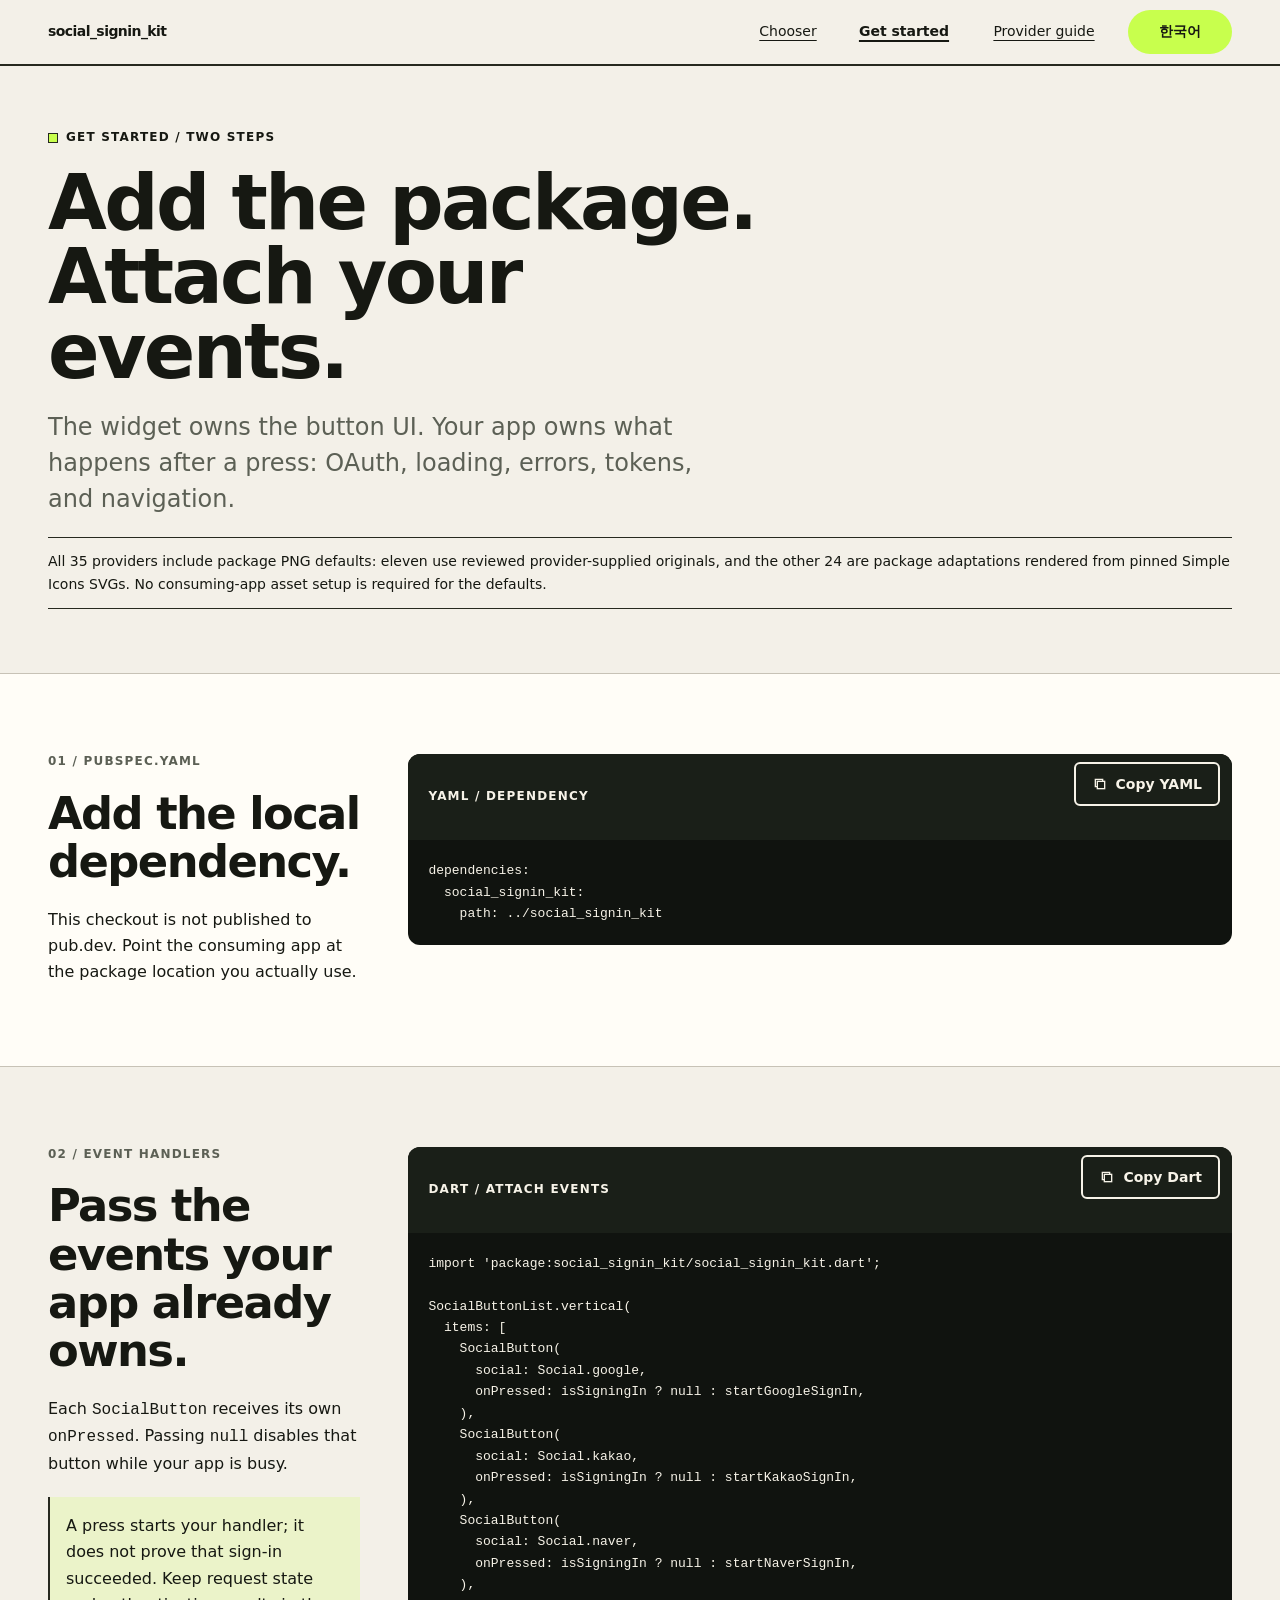
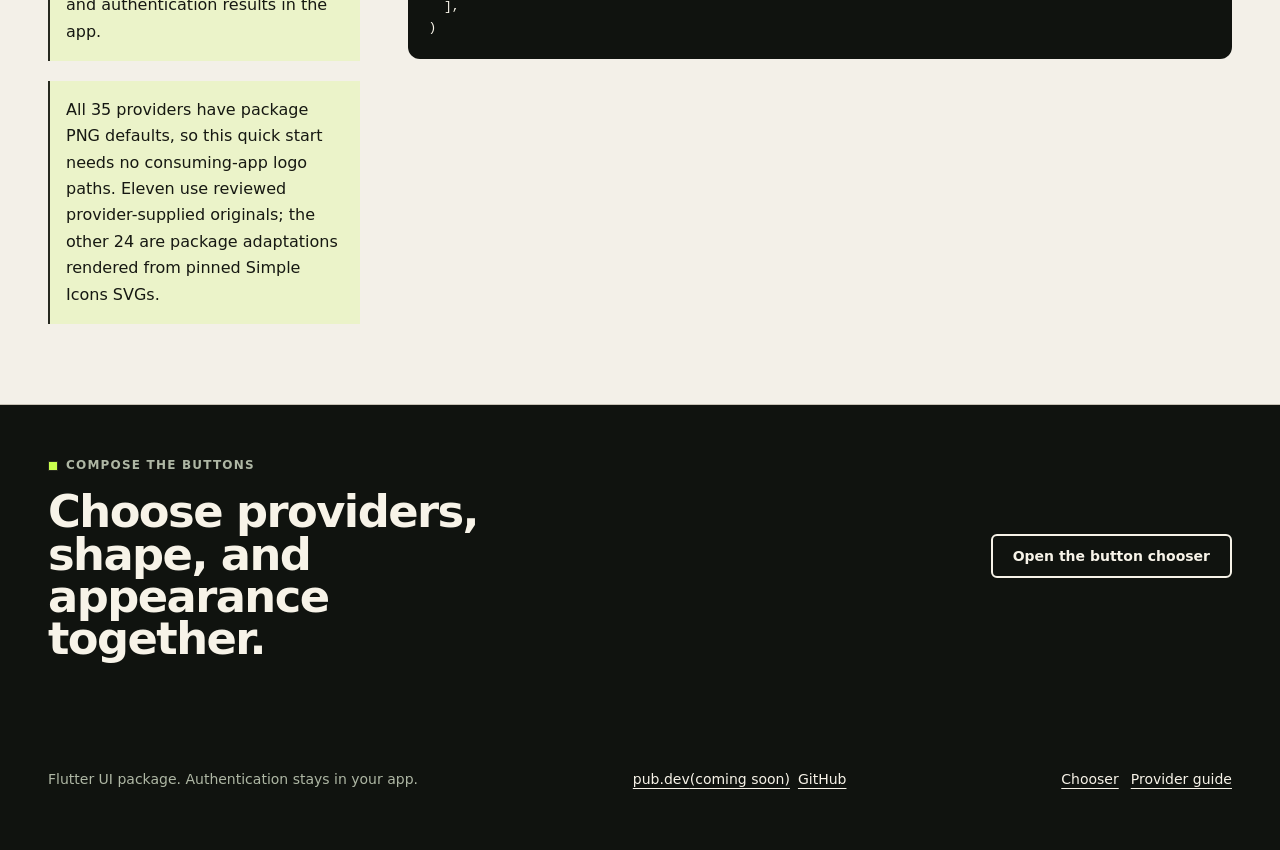
==== landing/getting-started.html @ a3371610 "feat: 패키지 소스와 GitHub Pages 랜딩 배포 추가" ====
<!doctype html>
<html lang="en">
  <head>
    <meta charset="utf-8" />
    <meta name="viewport" content="width=device-width, initial-scale=1" />
    <meta
      name="description"
      content="Add social_signin_kit to a Flutter app and connect each button to an app-owned event handler."
    />
    <title>Get started — social_signin_kit</title>
    <link rel="icon" href="data:," />
    <link rel="alternate" hreflang="en" href="getting-started.html" />
    <link rel="alternate" hreflang="ko" href="getting-started.html?lang=ko" />
    <link rel="stylesheet" href="styles.css" />
    <script src="i18n.js" defer></script>
    <script src="script.js" defer></script>
  </head>
  <body data-page="getting">
    <a class="skip-link" href="#main" data-i18n="getting.skip"
      >Skip to setup</a
    >

    <header class="page-grid site-header">
      <div class="page-grid__content site-header__inner">
        <a class="wordmark" href="index.html">social_signin_kit</a>
        <nav
          class="site-nav"
          aria-label="Documentation"
          data-i18n-aria-label="nav.label"
        >
          <a href="index.html" data-i18n="nav.chooser">Chooser</a>
          <a
            href="getting-started.html"
            aria-current="page"
            data-i18n="nav.getStarted"
            >Get started</a
          >
          <a href="providers.html" data-i18n="nav.providerGuide"
            >Provider guide</a
          >
          <a
            class="language-link"
            href="getting-started.html?lang=ko"
            lang="ko"
            data-language-toggle
            data-i18n="language.toggle"
            data-i18n-aria-label="language.toggleAria"
            >한국어</a
          >
        </nav>
      </div>
    </header>

    <main id="main">
      <section class="page-grid doc-hero">
        <div class="page-grid__content doc-hero__inner">
          <p class="eyebrow" data-i18n="getting.eyebrow">
            Get started / two steps
          </p>
          <h1 data-i18n="getting.title">
            Add the package. Attach your events.
          </h1>
          <p class="hero__lead" data-i18n="getting.lead">
            The widget owns the button UI. Your app owns what happens after a
            press: OAuth, loading, errors, tokens, and navigation.
          </p>
          <p class="status-strip" data-i18n="getting.status">
            All 35 providers include package PNG defaults: six are reviewed
            provider-supplied originals, and the other 29 are package
            adaptations rendered from pinned Simple Icons SVGs. No
            consuming-app asset setup is required for the defaults.
          </p>
        </div>
      </section>

      <section class="page-grid page-grid--sheet section" id="dependency">
        <div class="page-grid__content install-grid">
          <header class="step-copy">
            <p class="step-index" data-i18n="getting.dependency.index">
              01 / pubspec.yaml
            </p>
            <h2 data-i18n="getting.dependency.title">
              Add the local dependency.
            </h2>
            <p data-i18n="getting.dependency.body">
              This checkout is not published to pub.dev. Point the consuming
              app at the package location you actually use.
            </p>
          </header>

          <div class="code-panel">
            <div class="code-panel__toolbar">
              <span
                class="code-panel__language"
                data-i18n="getting.dependency.language"
                >YAML / dependency</span
              >
              <div class="copy-control">
                <button
                  class="copy-button"
                  type="button"
                  data-copy-target="dependency-code"
                  data-copy-name="dependency YAML"
                  aria-label="Copy dependency YAML"
                  data-i18n-copy-name="getting.dependency.copyName"
                  data-i18n-aria-label="getting.dependency.copyAria"
                  data-copy-success-key="getting.dependency.copySuccess"
                >
                  <svg viewBox="0 0 24 24" aria-hidden="true">
                    <rect x="8" y="8" width="11" height="11"></rect>
                    <path d="M16 8V5H5v11h3"></path>
                  </svg>
                  <span
                    class="copy-button__label"
                    data-i18n="getting.dependency.copy"
                    >Copy YAML</span
                  >
                </button>
                <span class="copy-status" aria-live="polite"></span>
              </div>
            </div>
            <pre tabindex="0"><code id="dependency-code">dependencies:
  social_signin_kit:
    path: ../social_signin_kit</code></pre>
          </div>
        </div>
      </section>

      <section class="page-grid section" id="events">
        <div class="page-grid__content usage-grid">
          <header class="step-copy">
            <p class="step-index" data-i18n="getting.events.index">
              02 / event handlers
            </p>
            <h2 data-i18n="getting.events.title">
              Pass the events your app already owns.
            </h2>
            <p data-i18n-html="getting.events.body">
              Each <code>SocialButton</code> receives its own
              <code>onPressed</code>. Passing <code>null</code> disables that
              button while your app is busy.
            </p>
            <p class="disclosure-note" data-i18n="getting.events.note">
              A press starts your handler; it does not prove that sign-in
              succeeded. Keep request state and authentication results in the
              app.
            </p>
            <p class="disclosure-note" data-i18n-html="getting.events.assets">
              All 35 providers have package PNG defaults, so this quick start
              needs no consuming-app logo paths. Six are reviewed
              provider-supplied originals; the other 29 are package
              adaptations rendered from pinned Simple Icons SVGs.
            </p>
          </header>

          <div class="code-panel">
            <div class="code-panel__toolbar">
              <span
                class="code-panel__language"
                data-i18n="getting.events.language"
                >Dart / attach events</span
              >
              <div class="copy-control">
                <button
                  class="copy-button"
                  type="button"
                  data-copy-target="event-code"
                  data-copy-name="event handler example"
                  aria-label="Copy event handler example"
                  data-i18n-copy-name="getting.events.copyName"
                  data-i18n-aria-label="getting.events.copyAria"
                  data-copy-success-key="getting.events.copySuccess"
                >
                  <svg viewBox="0 0 24 24" aria-hidden="true">
                    <rect x="8" y="8" width="11" height="11"></rect>
                    <path d="M16 8V5H5v11h3"></path>
                  </svg>
                  <span
                    class="copy-button__label"
                    data-i18n="getting.events.copy"
                    >Copy Dart</span
                  >
                </button>
                <span class="copy-status" aria-live="polite"></span>
              </div>
            </div>
            <pre tabindex="0"><code id="event-code">import 'package:social_signin_kit/social_signin_kit.dart';

SocialButtonList.vertical(
  items: [
    SocialButton(
      social: Social.google,
      onPressed: isSigningIn ? null : startGoogleSignIn,
    ),
    SocialButton(
      social: Social.kakao,
      onPressed: isSigningIn ? null : startKakaoSignIn,
    ),
    SocialButton(
      social: Social.naver,
      onPressed: isSigningIn ? null : startNaverSignIn,
    ),
  ],
)</code></pre>
          </div>
        </div>
      </section>

      <section class="page-grid page-grid--ink next-step">
        <div class="page-grid__content next-step__inner">
          <div>
            <p class="section-kicker" data-i18n="getting.next.kicker">
              Compose the buttons
            </p>
            <h2 data-i18n="getting.next.title">
              Choose providers, shape, and appearance together.
            </h2>
          </div>
          <a
            class="button-link"
            href="index.html"
            data-i18n="getting.next.link"
            >Open the button chooser</a
          >
        </div>
      </section>
    </main>

    <footer class="page-grid page-grid--ink site-footer">
      <div class="page-grid__content site-footer__inner">
        <p data-i18n="footer.package">
          Flutter UI package. Authentication stays in your app.
        </p>
        <div class="package-links">
          <a href="https://pub.dev/packages/social_signin_kit">pub.dev <span data-i18n="links.comingSoon">(coming soon)</span></a>
          <a href="https://github.com/beomq/social_signin_kit">GitHub</a>
        </div>
        <div class="cluster">
          <a href="index.html" data-i18n="nav.chooser">Chooser</a>
          <a href="providers.html" data-i18n="nav.providerGuide"
            >Provider guide</a
          >
        </div>
      </div>
    </footer>
  </body>
</html>
---- landing/styles.css ----
:root {
  color-scheme: light;
  --color-paper: #f3f0e8;
  --color-sheet: #fffdf7;
  --color-soft: #e7e2d6;
  --color-code: #10130f;
  --color-code-raised: #1a1f18;
  --color-ink: #161812;
  --color-muted: #5c6055;
  --color-on-code: #f7f3e8;
  --color-code-muted: #aeb7a4;
  --color-rule: #26291f;
  --color-rule-soft: #c7c2b6;
  --color-accent: #c8ff4d;
  --color-accent-strong: #9dd51f;
  --color-success: #c8ff4d;
  --color-error: #ffb4a9;
  --color-focus: #7aa600;
  --provider-google-bg: #ffffff;
  --provider-google-fg: #1f1f1f;
  --provider-google-rule: #747775;
  --provider-apple-bg: #000000;
  --provider-apple-fg: #ffffff;
  --provider-kakao-bg: #fee500;
  --provider-naver-bg: #03a94d;
  --provider-line-bg: #06c755;
  --provider-dark-fg: #111111;
  --provider-light-fg: #ffffff;

  --font-editorial: system-ui, -apple-system, BlinkMacSystemFont, "Segoe UI",
    sans-serif;
  --font-korean-sans: var(--font-editorial);
  --font-technical: "SFMono-Regular", "Cascadia Code", "Roboto Mono", Consolas,
    monospace;
  --type-display: clamp(2.5rem, 6vw, 4.75rem);
  --type-h1: clamp(2.5rem, 6vw, 5.5rem);
  --type-h2: clamp(1.8rem, 3.5vw, 3rem);
  --type-h3: 1.25rem;
  --type-lead: clamp(1.125rem, 2vw, 1.5rem);
  --type-body: 1rem;
  --type-small: 0.875rem;
  --type-label: 0.75rem;
  --type-code: 0.8125rem;

  --space-1: 0.25rem;
  --space-2: 0.5rem;
  --space-3: 0.75rem;
  --space-4: 1rem;
  --space-5: 1.25rem;
  --space-6: 1.5rem;
  --space-8: 2rem;
  --space-10: 2.5rem;
  --space-12: 3rem;
  --space-16: 4rem;
  --space-20: 5rem;
  --space-24: 6rem;

  --layout-max: 80rem;
  --measure: 68ch;
  --gutter: clamp(var(--space-4), 4vw, var(--space-12));
  --rule-thin: 0.0625rem;
  --rule-strong: 0.125rem;
  --radius-none: 0;
  --radius-control: 0.375rem;
  --radius-button: 0.5rem;
  --radius-code: 0.75rem;
  --radius-circle: 50%;
  --radius-full: 999rem;
  --size-target: 2.75rem;
  --size-icon: 1rem;
  --size-logo-slot: 1.5rem;
  --size-circle-preview: 3rem;
  --size-specimen-dot: 0.5rem;
  --size-specimen-logo: 1.25rem;
  --size-specimen-circle: 2.75rem;
  --size-registration: 0.625rem;
  --size-focus-ring: 0.1875rem;
  --size-focus-offset: 0.1875rem;
  --size-code-max: 38rem;
  --size-copy-label: 5.5rem;
  --size-chooser-logo: 2rem;
  --size-preview-logo: 1.5rem;
  --size-capability-dot: 0.5rem;
  --size-compose-rail: 20rem;
  --motion-micro: 160ms;
  --motion-standard: 240ms;
  --motion-ease: cubic-bezier(0.22, 1, 0.36, 1);
  --motion-press: 0.0625rem;
  --motion-blur: 0.125rem;
  --motion-drag-scale: 0.98;
  --opacity-drag: 0.68;
  --layer-drag: 2;
  --shadow-specimen: 0.75rem 0.75rem 0 var(--color-soft);
}

*,
*::before,
*::after {
  box-sizing: border-box;
}

html {
  scroll-behavior: smooth;
  overflow-anchor: none;
}

body {
  margin: 0;
  background: var(--color-paper);
  color: var(--color-ink);
  font-family: var(--font-editorial);
  font-size: var(--type-body);
  line-height: 1.65;
  text-rendering: optimizeLegibility;
}

body[data-locale="ko"] {
  font-family: var(--font-korean-sans);
  word-break: keep-all;
}

body[data-locale="ko"] h1,
body[data-locale="ko"] h2,
body[data-locale="ko"] h3,
body[data-locale="ko"] .skip-link,
body[data-locale="ko"] .site-header__inner,
body[data-locale="ko"] .site-footer__inner,
body[data-locale="ko"] .eyebrow,
body[data-locale="ko"] .step-index,
body[data-locale="ko"] .section-kicker,
body[data-locale="ko"] .code-panel__language,
body[data-locale="ko"] .copy-status,
body[data-locale="ko"] .status-strip,
body[data-locale="ko"] .fact-list dt,
body[data-locale="ko"] .site-footer,
body[data-locale="ko"] .button-link,
body[data-locale="ko"] .copy-button,
body[data-locale="ko"] .hero-art__note,
body[data-locale="ko"] .social-preview {
  font-family: var(--font-korean-sans);
}

body[data-locale="ko"] code,
body[data-locale="ko"] pre {
  font-family: var(--font-technical);
}

body[data-locale="ko"] p code,
body[data-locale="ko"] dd code {
  overflow-wrap: anywhere;
  word-break: break-word;
}

body[data-locale="ko"] h1 {
  line-height: 0.98;
}

button,
a {
  touch-action: manipulation;
}

a {
  color: inherit;
  text-decoration-thickness: var(--rule-thin);
  text-underline-offset: var(--space-1);
}

a:hover {
  text-decoration-thickness: var(--rule-strong);
}

:focus-visible {
  outline: var(--size-focus-ring) solid var(--color-focus);
  outline-offset: var(--size-focus-offset);
}

::selection {
  background: var(--color-accent);
  color: var(--color-ink);
}

.skip-link {
  position: fixed;
  inset-block-start: var(--space-4);
  inset-inline-start: var(--space-4);
  z-index: 1;
  padding: var(--space-3) var(--space-4);
  background: var(--color-code);
  color: var(--color-on-code);
  font-family: var(--font-editorial);
  font-size: var(--type-small);
  transform: translateY(calc(-100% - var(--space-8)));
  transition: transform var(--motion-micro) var(--motion-ease);
}

.skip-link:focus {
  transform: translateY(0);
}

.page-grid {
  display: grid;
  grid-template-columns:
    minmax(var(--gutter), 1fr)
    minmax(0, var(--layout-max))
    minmax(var(--gutter), 1fr);
}

.page-grid__content {
  grid-column: 2;
  min-inline-size: 0;
}

.page-grid--ink {
  background: var(--color-code);
  color: var(--color-on-code);
}

.page-grid--sheet {
  background: var(--color-sheet);
}

.site-header {
  border-block-end: var(--rule-strong) solid var(--color-rule);
}

.site-header__inner,
.site-footer__inner {
  display: flex;
  align-items: center;
  justify-content: space-between;
  gap: var(--space-4);
  min-block-size: var(--space-16);
  font-family: var(--font-editorial);
  font-size: var(--type-small);
}

.wordmark {
  font-weight: 700;
  letter-spacing: -0.04em;
  text-decoration: none;
}

.site-nav {
  display: flex;
  flex-wrap: nowrap;
  gap: var(--space-2) var(--space-5);
}

.site-nav a {
  display: inline-flex;
  align-items: center;
  justify-content: center;
  min-block-size: var(--size-target);
  white-space: nowrap;
}

.site-nav a[aria-current="page"] {
  font-weight: 700;
  text-decoration-thickness: var(--rule-strong);
}

.site-nav .language-link {
  inline-size: calc(var(--space-24) + var(--space-2));
  min-block-size: var(--size-target);
  padding: var(--space-1) var(--space-3);
  border-radius: var(--radius-full);
  background: var(--color-accent);
  color: var(--color-ink);
  font-weight: 700;
  text-decoration: none;
}

.site-nav .language-link:hover {
  background: var(--color-accent-strong);
}

.i18n-size-paired {
  min-block-size: var(--i18n-min-block-size, 0);
}

.i18n-size-paired-inline {
  min-inline-size: var(--i18n-min-inline-size, 0);
}

.package-links {
  display: flex;
  flex-wrap: wrap;
  gap: var(--space-2);
}

.package-links > * {
  display: inline-flex;
  align-items: center;
  justify-content: center;
  min-block-size: var(--size-target);
  white-space: nowrap;
}

.hero {
  padding-block: var(--space-16) var(--space-20);
}

.doc-hero {
  padding-block: var(--space-16);
  border-block-end: var(--rule-thin) solid var(--color-rule-soft);
}

.doc-hero__inner {
  display: grid;
  gap: var(--space-5);
}

.doc-hero h1 {
  max-inline-size: 14ch;
}

.hero__grid,
.install-grid,
.usage-grid,
.prompt-grid,
.showcase-grid {
  display: grid;
  gap: var(--space-12);
  min-inline-size: 0;
}

.hero__grid {
  grid-template-areas:
    "copy"
    "specimen"
    "status";
}

.hero__copy,
.step-copy {
  display: grid;
  align-content: start;
  gap: var(--space-5);
}

.hero__copy {
  grid-area: copy;
}

.hero__specimen {
  grid-area: specimen;
}

.eyebrow,
.step-index,
.section-kicker,
.code-panel__language,
.copy-status,
.status-strip,
.fact-list dt,
.site-footer {
  font-family: var(--font-editorial);
}

.eyebrow,
.step-index,
.section-kicker,
.code-panel__language,
.fact-list dt {
  font-size: var(--type-label);
  font-weight: 700;
  letter-spacing: 0.1em;
  line-height: 1.3;
  text-transform: uppercase;
}

.eyebrow,
.section-kicker {
  display: inline-flex;
  align-items: center;
  gap: var(--space-2);
  margin: 0;
}

.eyebrow::before,
.section-kicker::before {
  inline-size: var(--size-registration);
  block-size: var(--size-registration);
  background: var(--color-accent);
  border: var(--rule-thin) solid var(--color-rule);
  content: "";
}

h1,
h2,
h3,
p {
  margin: 0;
}

h1,
h2,
h3 {
  font-family: var(--font-editorial);
  letter-spacing: -0.035em;
}

h1 {
  max-inline-size: 12ch;
  font-size: var(--type-display);
  line-height: 0.98;
}

h2 {
  max-inline-size: 14ch;
  font-size: var(--type-h1);
  line-height: 0.94;
}

h3 {
  font-size: var(--type-h3);
  line-height: 1.2;
}

.hero__lead {
  max-inline-size: 44ch;
  color: var(--color-muted);
  font-size: var(--type-lead);
  line-height: 1.5;
}

.hero__actions,
.cluster,
.status-strip,
.code-panel__toolbar,
.copy-control {
  display: flex;
  flex-wrap: wrap;
  align-items: center;
}

.hero__actions,
.cluster {
  gap: var(--space-3);
}

.hero__status-grid {
  display: grid;
  grid-area: status;
  gap: var(--space-2);
}

.hero__capabilities {
  margin-block-start: var(--space-12);
}

.status-strip {
  gap: var(--space-2);
  padding-block: var(--space-3);
  border-block: var(--rule-thin) solid var(--color-rule);
  font-size: var(--type-small);
}

.status-strip__label {
  display: inline-flex;
  align-items: center;
  min-block-size: var(--space-6);
  padding-inline: var(--space-3);
  border-radius: var(--radius-full);
  background: var(--color-accent);
  color: var(--color-ink);
  font-size: var(--type-label);
  font-weight: 700;
  letter-spacing: 0.08em;
  text-transform: uppercase;
}

.button-link,
.copy-button {
  display: inline-flex;
  align-items: center;
  justify-content: center;
  min-block-size: var(--size-target);
  border: var(--rule-strong) solid var(--color-rule);
  border-radius: var(--radius-control);
  font-family: var(--font-editorial);
  font-size: var(--type-small);
  font-weight: 700;
  line-height: 1;
  text-decoration: none;
  cursor: pointer;
  transition:
    transform var(--motion-micro) var(--motion-ease),
    background-color var(--motion-micro) var(--motion-ease),
    color var(--motion-micro) var(--motion-ease),
    filter var(--motion-micro) var(--motion-ease);
}

.button-link {
  padding-inline: var(--space-5);
  background: var(--color-code);
  color: var(--color-on-code);
}

.button-link--secondary {
  background: transparent;
  color: var(--color-ink);
}

.button-link:hover,
.button-link--secondary:hover,
.copy-button:hover {
  background: var(--color-accent);
  color: var(--color-ink);
}

.button-link:active,
.copy-button:active {
  transform: translateY(var(--motion-press));
}

.hero-art {
  position: relative;
  display: grid;
  align-content: end;
  min-block-size: 32rem;
  padding: var(--space-6);
  overflow: hidden;
  border: var(--rule-strong) solid var(--color-rule);
  background:
    linear-gradient(
      to right,
      transparent calc(50% - var(--rule-thin)),
      var(--color-rule-soft) calc(50% - var(--rule-thin)),
      var(--color-rule-soft) calc(50% + var(--rule-thin)),
      transparent calc(50% + var(--rule-thin))
    ),
    var(--color-sheet);
}

.hero-art::before,
.hero-art::after {
  position: absolute;
  border: var(--rule-strong) solid var(--color-rule);
  content: "";
}

.hero-art::before {
  inset: var(--space-8) var(--space-8) auto auto;
  inline-size: 42%;
  aspect-ratio: 1;
  border-radius: var(--radius-circle);
  background: var(--color-accent);
}

.hero-art::after {
  inset: auto auto var(--space-12) var(--space-8);
  inline-size: 56%;
  block-size: 38%;
  background: var(--color-code);
}

.hero-art__note {
  position: relative;
  z-index: 1;
  max-inline-size: 25ch;
  margin-inline-start: auto;
  padding: var(--space-4);
  border: var(--rule-thin) solid var(--color-rule);
  background: var(--color-paper);
  font-family: var(--font-editorial);
  font-size: var(--type-small);
}

.section {
  padding-block: var(--space-20);
  border-block-end: var(--rule-thin) solid var(--color-rule-soft);
}

.section-header {
  display: grid;
  gap: var(--space-4);
  margin-block-end: var(--space-12);
}

.definition-grid,
.evidence-split,
.arrangement-grid,
.arrangement-output {
  display: grid;
  gap: var(--space-4);
}

.definition-grid {
  grid-template-columns: repeat(
    auto-fit,
    minmax(min(16rem, 100%), 1fr)
  );
  margin: 0;
  border-block-start: var(--rule-strong) solid var(--color-rule);
}

.definition-grid div {
  display: grid;
  align-content: start;
  gap: var(--space-3);
  padding-block: var(--space-5);
  border-block-end: var(--rule-thin) solid var(--color-rule-soft);
}

.definition-grid dt,
.definition-grid dd {
  margin: 0;
}

.definition-grid dt {
  font-family: var(--font-editorial);
  font-size: var(--type-small);
  font-weight: 700;
}

.evidence-split {
  align-items: start;
}

.evidence-split .section-header {
  margin-block-end: var(--space-4);
}

.evidence-card {
  display: grid;
  align-content: start;
  gap: var(--space-3);
  min-block-size: 100%;
  padding: var(--space-6);
  border: var(--rule-thin) solid var(--color-rule);
  background: var(--color-sheet);
}

.evidence-card--official {
  background: var(--color-soft);
}

.evidence-card__label {
  font-family: var(--font-editorial);
  font-size: var(--type-label);
  font-weight: 700;
  letter-spacing: 0.08em;
  text-transform: uppercase;
}

.arrangement-grid {
  grid-template-columns: repeat(
    auto-fit,
    minmax(min(15rem, 100%), 1fr)
  );
}

.arrangement-card {
  display: grid;
  align-content: start;
  gap: var(--space-3);
  min-inline-size: 0;
  min-block-size: 100%;
  padding: var(--space-5);
  border: var(--rule-thin) solid var(--color-rule);
  border-radius: var(--radius-none);
  background: var(--color-paper);
  color: var(--color-ink);
  font: inherit;
  text-align: start;
  cursor: pointer;
  transition:
    transform var(--motion-micro) var(--motion-ease),
    background-color var(--motion-micro) var(--motion-ease);
}

.arrangement-card:hover {
  background: var(--color-soft);
}

.arrangement-card:active {
  transform: translateY(var(--motion-press));
}

.arrangement-card.is-selected {
  background: var(--color-accent);
}

.arrangement-card__index {
  font-family: var(--font-editorial);
  font-size: var(--type-label);
  font-weight: 700;
}

.arrangement-preview {
  display: grid;
  gap: var(--space-2);
  margin-block-start: var(--space-3);
  padding-block-start: var(--space-3);
  border-block-start: var(--rule-thin) solid var(--color-rule);
}

.arrangement-preview > span {
  display: block;
  block-size: var(--space-5);
  border: var(--rule-thin) solid var(--color-rule);
  border-radius: var(--radius-button);
  background: var(--color-sheet);
}

.arrangement-preview--pill > span {
  border-radius: var(--radius-full);
}

.arrangement-preview--horizontal {
  display: flex;
  flex-wrap: wrap;
}

.arrangement-preview--horizontal > span,
.arrangement-preview--mixed > span:last-child {
  inline-size: var(--space-8);
  block-size: var(--space-8);
  border-radius: var(--radius-circle);
}

.arrangement-output {
  margin-block-start: var(--space-8);
}

.arrangement-output__copy {
  display: grid;
  align-content: start;
  gap: var(--space-4);
}

.selected-arrangement-preview {
  padding: var(--space-5);
  border: var(--rule-strong) solid var(--color-rule);
  background: var(--color-paper);
}

.selected-arrangement-list {
  display: grid;
  gap: var(--space-2);
}

.selected-arrangement-list--horizontal {
  display: flex;
  flex-wrap: wrap;
}

.section-header p {
  max-inline-size: var(--measure);
  color: var(--color-muted);
  font-size: var(--type-lead);
}

.page-grid--ink .section-header p,
.page-grid--ink .step-index {
  color: var(--color-code-muted);
}

.step-index {
  color: var(--color-muted);
}

.step-copy > p {
  max-inline-size: var(--measure);
}

body[data-page="getting"] .step-copy h2 {
  min-inline-size: 0;
  max-inline-size: 100%;
  overflow-wrap: anywhere;
  font-size: var(--type-h2);
  line-height: 1.08;
}

.disclosure-note {
  max-inline-size: var(--measure);
  padding: var(--space-4);
  border-inline-start: var(--rule-strong) solid var(--color-rule);
  background: color-mix(in srgb, var(--color-accent) 20%, transparent);
}

.page-grid--ink .disclosure-note {
  border-inline-start-color: var(--color-code-muted);
}

.code-panel {
  min-inline-size: 0;
  overflow: hidden;
  border-radius: var(--radius-code);
  background: var(--color-code);
  color: var(--color-on-code);
}

.code-panel__toolbar {
  justify-content: space-between;
  gap: var(--space-3);
  min-block-size: var(--size-target);
  padding: var(--space-2) var(--space-3) var(--space-2) var(--space-5);
  background: var(--color-code-raised);
}

.code-panel pre {
  max-block-size: var(--size-code-max);
  margin: 0;
  padding: var(--space-5);
  overflow: auto;
  overscroll-behavior: contain;
  font-family: var(--font-technical);
  font-size: var(--type-code);
  line-height: 1.65;
  tab-size: 2;
}

.code-panel code {
  font: inherit;
  white-space: pre;
}

.code-panel code.is-selected {
  background: color-mix(in srgb, var(--color-error) 20%, transparent);
}

.code-panel--prompt pre {
  max-block-size: none;
}

.copy-control {
  justify-content: flex-end;
  gap: var(--space-2);
}

.copy-button {
  gap: var(--space-2);
  padding-inline: var(--space-4);
  border-color: var(--color-on-code);
  background: transparent;
  color: var(--color-on-code);
}

.copy-button svg {
  inline-size: var(--size-icon);
  block-size: var(--size-icon);
  fill: none;
  stroke: currentColor;
  stroke-linecap: square;
  stroke-linejoin: miter;
  stroke-width: var(--rule-strong);
}

.copy-button__label {
  inline-size: auto;
  white-space: nowrap;
  text-align: start;
  transition:
    opacity var(--motion-micro) var(--motion-ease),
    filter var(--motion-micro) var(--motion-ease);
}

.copy-button.is-swapping .copy-button__label {
  filter: blur(var(--motion-blur));
  opacity: 0;
}

.copy-button.is-copied {
  border-color: var(--color-success);
  background: var(--color-success);
  color: var(--color-ink);
}

.copy-button.is-failed {
  border-color: var(--color-error);
  background: var(--color-error);
  color: var(--color-ink);
}

.copy-status {
  flex-basis: 100%;
  min-block-size: 1.5em;
  color: var(--color-code-muted);
  font-size: var(--type-label);
  text-align: end;
}

.copy-status[data-state="success"] {
  color: var(--color-success);
}

.copy-status[data-state="error"] {
  color: var(--color-error);
}

.fact-list {
  display: grid;
  grid-template-columns: minmax(0, 1fr);
  gap: 0;
  margin: 0;
  border-block-start: var(--rule-strong) solid var(--color-rule);
}

.fact-list div {
  display: grid;
  grid-template-columns: minmax(8rem, 0.35fr) minmax(0, 1fr);
  gap: var(--space-4);
  padding-block: var(--space-4);
  border-block-end: var(--rule-thin) solid var(--color-rule-soft);
}

.fact-list dt,
.fact-list dd {
  margin: 0;
}

.fact-list dd {
  overflow-wrap: anywhere;
}

.preview-stage {
  display: grid;
  gap: var(--space-5);
  padding: var(--space-8);
  border: var(--rule-strong) solid var(--color-rule);
  background: var(--color-sheet);
}

.social-preview {
  display: inline-flex;
  align-items: center;
  justify-content: center;
  gap: var(--space-2);
  min-block-size: var(--size-circle-preview);
  padding-inline: var(--space-4);
  border: var(--rule-thin) solid var(--color-muted);
  border-radius: var(--radius-control);
  background: var(--color-sheet);
  color: var(--color-ink);
  font-family: var(--font-editorial);
  font-size: var(--type-small);
  font-weight: 700;
}

.social-preview--circle {
  inline-size: var(--size-circle-preview);
  padding: 0;
  border-radius: var(--radius-circle);
}

.demo-glyph {
  position: relative;
  inline-size: var(--size-logo-slot);
  block-size: var(--size-logo-slot);
  border: var(--rule-thin) solid currentColor;
  border-radius: var(--radius-circle);
}

.demo-glyph::before,
.demo-glyph::after {
  position: absolute;
  inset-inline: 25%;
  border: var(--rule-thin) solid currentColor;
  content: "";
}

.demo-glyph::before {
  inset-block-start: 18%;
  aspect-ratio: 1;
  border-radius: var(--radius-circle);
}

.demo-glyph::after {
  inset-block-end: 15%;
  block-size: 24%;
  border-radius: var(--radius-full) var(--radius-full) var(--radius-none)
    var(--radius-none);
}

.site-footer {
  padding-block: var(--space-10);
  color: var(--color-code-muted);
  font-size: var(--type-small);
}

.site-footer a {
  color: var(--color-on-code);
}

.next-step {
  padding-block: var(--space-12);
}

.next-step__inner {
  display: flex;
  flex-wrap: wrap;
  align-items: center;
  justify-content: space-between;
  gap: var(--space-6);
}

.next-step .section-kicker {
  color: var(--color-code-muted);
}

.next-step h2 {
  margin-block-start: var(--space-3);
  font-size: var(--type-h2);
}

.next-step .button-link {
  border-color: var(--color-on-code);
}

.provider-list {
  display: grid;
  gap: var(--space-8);
}

.provider-index {
  display: flex;
  flex-wrap: wrap;
  gap: var(--space-2);
}

.provider-index a {
  display: inline-flex;
  align-items: center;
  min-block-size: var(--size-target);
  padding-inline: var(--space-3);
  border: var(--rule-thin) solid var(--color-rule);
  border-radius: var(--radius-full);
  background: var(--color-sheet);
  text-decoration: none;
}

.provider-index a:hover {
  background: var(--color-accent);
}

.provider-language-note {
  max-inline-size: var(--measure);
  margin-block-start: var(--space-4);
  color: var(--color-muted);
}

.provider-detail {
  scroll-margin-block-start: var(--space-16);
}

.provider-detail > summary {
  display: flex;
  flex-wrap: wrap;
  align-items: center;
  justify-content: space-between;
  gap: var(--space-4);
  min-block-size: var(--size-target);
  cursor: pointer;
  list-style-position: inside;
}

.provider-detail > summary strong {
  display: block;
  margin-block-start: var(--space-1);
  font-family: var(--font-editorial);
  font-size: var(--type-h3);
  line-height: 1.2;
}

body[data-locale="ko"] .provider-detail > summary strong {
  font-family: var(--font-korean-sans);
}

.provider-detail__body {
  display: grid;
  gap: var(--space-3);
  padding-block-start: var(--space-5);
}

.provider-detail__body h4 {
  margin: var(--space-4) 0 0;
  font-size: var(--type-body);
}

.provider-detail__body ul {
  margin: 0;
  padding-inline-start: var(--space-6);
}

.provider-detail__body blockquote {
  margin: 0;
  padding-inline-start: var(--space-4);
  border-inline-start: var(--rule-strong) solid var(--color-rule);
}

.provider-practical {
  padding: var(--space-4);
  background: color-mix(in srgb, var(--color-accent) 20%, transparent);
}

.provider-accessed {
  color: var(--color-muted);
  font-family: var(--font-editorial);
  font-size: var(--type-small);
}

.provider-detail {
  display: grid;
  gap: var(--space-5);
  padding-block: var(--space-6);
  border-block-start: var(--rule-strong) solid var(--color-rule);
}

.provider-detail > header {
  display: flex;
  flex-wrap: wrap;
  align-items: start;
  justify-content: space-between;
  gap: var(--space-4);
}

.provider-detail__id,
.evidence-badge,
.provider-catalog {
  font-family: var(--font-editorial);
}

.provider-detail__id,
.evidence-badge {
  font-size: var(--type-label);
  font-weight: 700;
  letter-spacing: 0.08em;
  text-transform: uppercase;
}

.provider-detail dl {
  display: grid;
  gap: 0;
  margin: 0;
}

.provider-detail dl div {
  display: grid;
  gap: var(--space-2);
  padding-block: var(--space-4);
  border-block-end: var(--rule-thin) solid var(--color-rule-soft);
}

.provider-detail dt,
.provider-detail dd {
  margin: 0;
}

.provider-detail dt {
  font-weight: 700;
}

.provider-detail dd {
  overflow-wrap: anywhere;
}

.evidence-badge {
  display: inline-flex;
  align-items: center;
  min-block-size: var(--space-8);
  padding-inline: var(--space-3);
  border-radius: var(--radius-full);
  background: var(--color-accent);
}

.evidence-badge--quiet {
  background: var(--color-soft);
  color: var(--color-muted);
}

.provider-catalog {
  padding: var(--space-6);
  border: var(--rule-thin) solid var(--color-rule);
  background: var(--color-sheet);
  overflow-wrap: anywhere;
}

.provider-catalog p + p {
  margin-block-start: var(--space-3);
}

.showcase {
  padding-block: var(--space-12);
}

.showcase-grid {
  grid-template-columns: repeat(
    auto-fit,
    minmax(min(18rem, 100%), 1fr)
  );
}

.showcase-card {
  display: grid;
  align-content: start;
  gap: var(--space-4);
  padding: var(--space-5);
  border: var(--rule-thin) solid var(--color-rule);
  background: var(--color-sheet);
}

.showcase-card--wide {
  grid-column: 1 / -1;
}

.product-specimen {
  min-inline-size: 0;
  overflow: hidden;
  border: var(--rule-strong) solid var(--color-rule);
  border-radius: var(--radius-code);
  background: var(--color-sheet);
  box-shadow: var(--shadow-specimen);
}

.product-specimen__chrome {
  display: flex;
  align-items: center;
  justify-content: space-between;
  gap: var(--space-4);
  min-block-size: var(--size-target);
  padding-inline: var(--space-4);
  border-block-end: var(--rule-thin) solid var(--color-rule);
  background: var(--color-soft);
  font-family: var(--font-editorial);
  font-size: var(--type-label);
}

.product-specimen__dots,
.specimen-tabs,
.specimen-list--horizontal {
  display: flex;
  align-items: center;
}

.product-specimen__dots {
  gap: var(--space-2);
}

.product-specimen__dots span {
  inline-size: var(--size-specimen-dot);
  block-size: var(--size-specimen-dot);
  border: var(--rule-thin) solid var(--color-rule);
  border-radius: var(--radius-circle);
  background: var(--color-sheet);
}

.product-specimen__dots span:first-child {
  background: var(--color-accent);
}

.product-specimen__layout {
  display: grid;
  min-inline-size: 0;
}

.specimen-code {
  min-inline-size: 0;
  padding: var(--space-5);
  background: var(--color-code);
  color: var(--color-on-code);
}

.specimen-code__label,
.specimen-preview__label,
.specimen-tabs,
.specimen-meta,
.capability-rail {
  font-family: var(--font-editorial);
}

.specimen-code__label,
.specimen-preview__label {
  margin-block-end: var(--space-4);
  color: var(--color-code-muted);
  font-size: var(--type-label);
  font-weight: 700;
  letter-spacing: 0.08em;
  text-transform: uppercase;
}

.specimen-code pre {
  margin: 0;
  overflow: auto;
  font-family: var(--font-technical);
  font-size: var(--type-label);
  line-height: 1.7;
}

.specimen-code .token-accent {
  color: var(--color-accent);
}

.specimen-preview {
  display: grid;
  align-content: start;
  gap: var(--space-4);
  min-inline-size: 0;
  padding: var(--space-5);
  background: var(--color-paper);
}

.specimen-preview__label {
  color: var(--color-muted);
}

.specimen-tabs {
  flex-wrap: wrap;
  gap: var(--space-2);
}

.specimen-tab {
  padding: var(--space-1) var(--space-3);
  border-radius: var(--radius-full);
  background: var(--color-soft);
  color: var(--color-muted);
  font-size: var(--type-label);
}

.specimen-tab--active {
  background: var(--color-accent);
  color: var(--color-ink);
  font-weight: 700;
}

.specimen-list {
  display: grid;
  gap: var(--space-2);
}

.specimen-list--horizontal {
  flex-wrap: wrap;
  gap: var(--space-2);
}

.specimen-button {
  display: inline-flex;
  align-items: center;
  justify-content: center;
  gap: var(--space-3);
  min-block-size: var(--size-target);
  padding-inline: var(--space-4);
  border: var(--rule-thin) solid var(--color-rule);
  border-radius: var(--radius-button);
  background: var(--color-sheet);
  color: var(--color-ink);
  font-family: var(--font-korean-sans);
  font-size: var(--type-small);
  font-weight: 700;
  line-height: 1.2;
}

.specimen-button--pill {
  border-radius: var(--radius-full);
}

.specimen-button--circle {
  inline-size: var(--size-specimen-circle);
  min-block-size: var(--size-specimen-circle);
  padding: 0;
  border-radius: var(--radius-circle);
}

.specimen-button--disabled {
  color: var(--color-muted);
  background: var(--color-soft);
}

.specimen-logo {
  display: grid;
  inline-size: var(--size-specimen-logo);
  block-size: var(--size-specimen-logo);
  place-items: center;
}

.specimen-logo img {
  display: block;
  inline-size: 100%;
  block-size: 100%;
  object-fit: contain;
}

.specimen-button--google {
  border-color: var(--provider-google-rule);
  background: var(--provider-google-bg);
  color: var(--provider-google-fg);
}

.specimen-button--apple {
  border-color: var(--provider-apple-bg);
  background: var(--provider-apple-bg);
  color: var(--provider-apple-fg);
}

.specimen-button--kakao {
  border-color: var(--provider-kakao-bg);
  background: var(--provider-kakao-bg);
  color: var(--provider-dark-fg);
}

.specimen-button--naver {
  border-color: var(--provider-naver-bg);
  background: var(--provider-naver-bg);
  color: var(--provider-light-fg);
}

.specimen-button--line {
  border-color: var(--provider-line-bg);
  background: var(--provider-line-bg);
  color: var(--provider-light-fg);
}

.specimen-button--large {
  min-block-size: calc(var(--size-specimen-circle) + var(--space-3));
}

.specimen-meta {
  padding-block-start: var(--space-3);
  border-block-start: var(--rule-thin) solid var(--color-rule-soft);
  color: var(--color-muted);
  font-size: var(--type-label);
  overflow-wrap: anywhere;
}

.capability-rail {
  display: grid;
  grid-template-columns: repeat(
    auto-fit,
    minmax(min(12rem, 100%), 1fr)
  );
  border-block: var(--rule-strong) solid var(--color-rule);
}

.capability-rail__item {
  display: grid;
  gap: var(--space-1);
  padding: var(--space-4);
  border-block-end: var(--rule-thin) solid var(--color-rule-soft);
}

.capability-rail__value {
  font-family: var(--font-editorial);
  font-size: var(--type-h3);
  font-weight: 700;
  line-height: 1.1;
}

body[data-locale="ko"] .capability-rail__value {
  font-family: var(--font-korean-sans);
}

.capability-rail__label {
  color: var(--color-muted);
  font-size: var(--type-label);
}

.visually-hidden {
  position: absolute;
  inline-size: var(--rule-thin);
  block-size: var(--rule-thin);
  padding: 0;
  overflow: hidden;
  clip: rect(0 0 0 0);
  white-space: nowrap;
  border: 0;
}

.chooser-hero {
  padding-block: var(--space-16) var(--space-12);
  border-block-end: var(--rule-strong) solid var(--color-rule);
}

.chooser-hero__grid,
.chooser-hero__copy,
.chooser-stack,
.chooser-step,
.chooser-step__header,
.compose-controls,
.export-panel,
.export-panel__copy {
  display: grid;
}

.chooser-hero__grid {
  grid-template-areas:
    "copy"
    "proof"
    "status";
  gap: var(--space-8);
}

.chooser-hero__copy {
  grid-area: copy;
  gap: var(--space-5);
}

.chooser-hero__copy h1 {
  max-inline-size: 11ch;
}

.chooser-hero__proof {
  display: flex;
  grid-area: proof;
  flex-wrap: wrap;
  align-content: start;
  gap: var(--space-2);
}

.chooser-hero__proof span {
  padding: var(--space-2) var(--space-3);
  border: var(--rule-thin) solid var(--color-rule);
  border-radius: var(--radius-full);
  background: var(--color-sheet);
  font-family: var(--font-editorial);
  font-size: var(--type-label);
  font-weight: 700;
}

.chooser-hero__proof span:first-child {
  background: var(--color-accent);
}

.chooser-hero__status {
  grid-area: status;
}

.chooser-workspace {
  padding-block: var(--space-16);
}

.chooser-stack {
  gap: var(--space-20);
}

.chooser-step {
  gap: var(--space-8);
}

.chooser-step + .chooser-step {
  padding-block-start: var(--space-16);
  border-block-start: var(--rule-strong) solid var(--color-rule);
}

.chooser-step__header {
  gap: var(--space-4);
  max-inline-size: var(--measure);
}

.chooser-step__header h2 {
  max-inline-size: 16ch;
  font-size: var(--type-h2);
  line-height: 1.02;
}

.chooser-step__header > p:not(.step-index, .catalog-status) {
  color: var(--color-muted);
  font-size: var(--type-lead);
  line-height: 1.5;
}

.catalog-status,
.selection-status,
.empty-feedback,
.export-status {
  min-block-size: var(--space-6);
  font-family: var(--font-editorial);
  font-size: var(--type-small);
  font-weight: 700;
}

.catalog-status[data-state="error"],
.empty-feedback {
  padding: var(--space-3) var(--space-4);
  background: var(--color-error);
  color: var(--color-ink);
}

.provider-choice-grid {
  display: grid;
  grid-template-columns: repeat(
    auto-fit,
    minmax(min(13rem, 100%), 1fr)
  );
  gap: var(--space-2);
}

.provider-choice {
  position: relative;
  display: grid;
  grid-template-columns: auto auto minmax(0, 1fr);
  align-items: center;
  gap: var(--space-3);
  min-block-size: calc(var(--size-target) + var(--space-4));
  padding: var(--space-3);
  border: var(--rule-thin) solid var(--color-rule-soft);
  background: var(--color-paper);
  cursor: pointer;
  transition:
    transform var(--motion-micro) var(--motion-ease),
    background-color var(--motion-micro) var(--motion-ease);
}

.provider-choice:hover {
  background: var(--color-soft);
}

.provider-choice:active {
  transform: translateY(var(--motion-press));
}

.provider-choice:has(input:checked) {
  background: var(--color-accent);
}

.provider-choice:has(input:focus-visible) {
  outline: var(--size-focus-ring) solid var(--color-focus);
  outline-offset: var(--size-focus-offset);
}

.provider-choice input {
  inline-size: var(--space-5);
  block-size: var(--space-5);
  margin: 0;
  accent-color: var(--color-ink);
}

.provider-choice__logo {
  display: grid;
  place-items: center;
  border: var(--rule-thin) solid
    color-mix(in srgb, var(--provider-foreground) 35%, transparent);
  background: var(--provider-background);
  color: var(--provider-foreground);
}

.provider-choice__logo {
  inline-size: var(--size-chooser-logo);
  block-size: var(--size-chooser-logo);
}

.provider-choice__logo img,
.generated-button__logo img {
  display: block;
  inline-size: 100%;
  block-size: 100%;
  object-fit: contain;
}

.provider-choice__identity {
  display: grid;
  min-inline-size: 0;
  line-height: 1.2;
}

.provider-choice__identity strong {
  overflow-wrap: anywhere;
}

.provider-choice__identity code {
  overflow: hidden;
  color: var(--color-muted);
  font-size: var(--type-label);
  text-overflow: ellipsis;
  white-space: nowrap;
}

.provider-choice__identity small {
  color: var(--color-muted);
  font-family: var(--font-editorial);
  font-size: var(--type-label);
}

.provider-choice__check {
  display: none;
  opacity: 0;
  font-family: var(--font-editorial);
  font-weight: 700;
}

.provider-choice:has(input:checked) .provider-choice__check {
  opacity: 1;
}

.compose-grid,
.handoff-grid {
  display: grid;
  gap: var(--space-6);
}

.compose-controls,
.preview-card {
  align-content: start;
  gap: var(--space-5);
}

.compose-grid {
  grid-template-areas:
    "controls"
    "providers"
    "preview";
  align-items: start;
  gap: var(--space-8);
}

.compose-controls {
  grid-area: controls;
  padding: var(--space-5);
  border: var(--rule-thin) solid var(--color-rule);
  background: var(--color-paper);
}

.provider-picker {
  display: grid;
  grid-area: providers;
  gap: var(--space-4);
  min-inline-size: 0;
}

.segment-fieldset {
  display: grid;
  gap: var(--space-3);
  min-inline-size: 0;
  margin: 0;
  padding: 0;
  border: 0;
}

.segment-fieldset legend {
  margin-block-end: var(--space-3);
  font-family: var(--font-editorial);
  font-size: var(--type-label);
  font-weight: 700;
  letter-spacing: 0.08em;
  text-transform: uppercase;
}

.segment-control {
  display: flex;
  flex-wrap: wrap;
  gap: var(--space-2);
}

.segment-control label {
  cursor: pointer;
}

.segment-control label:has(input:disabled) {
  cursor: not-allowed;
}

.segment-control input {
  position: absolute;
  opacity: 0;
  pointer-events: none;
}

.segment-control span {
  display: inline-flex;
  align-items: center;
  min-block-size: var(--size-target);
  padding-inline: var(--space-4);
  border: var(--rule-thin) solid var(--color-rule);
  border-radius: var(--radius-full);
  background: var(--color-paper);
  font-family: var(--font-editorial);
  font-size: var(--type-small);
  font-weight: 700;
  transition:
    transform var(--motion-micro) var(--motion-ease),
    background-color var(--motion-micro) var(--motion-ease);
}

.segment-control label:hover span {
  background: var(--color-soft);
}

.segment-control input:checked + span {
  background: var(--color-accent);
}

.segment-control input:disabled + span {
  border-color: var(--color-rule-soft);
  background: var(--color-soft);
  color: var(--color-muted);
  text-decoration: line-through;
  cursor: not-allowed;
  opacity: 0.72;
}

.segment-control input:focus-visible + span {
  outline: var(--size-focus-ring) solid var(--color-focus);
  outline-offset: var(--size-focus-offset);
}

.segment-control label:active span {
  transform: translateY(var(--motion-press));
}

.segment-control label:has(input:disabled):active span {
  transform: none;
}

.capability-guidance {
  display: grid;
  gap: var(--space-2);
  min-inline-size: 0;
  color: var(--color-muted);
  font-size: var(--type-label);
}

.capability-summary {
  color: var(--color-ink);
  font-weight: 700;
}

.capability-details {
  border-block-start: var(--rule-thin) solid var(--color-rule-soft);
}

.capability-details summary {
  display: flex;
  align-items: center;
  min-block-size: var(--size-target);
  cursor: pointer;
}

.capability-details .capability-list {
  padding-block-end: var(--space-2);
}

.capability-list {
  display: grid;
  gap: var(--space-2);
  margin: 0;
  padding: 0;
  list-style: none;
}

.capability-list li {
  display: grid;
  grid-template-columns: var(--size-capability-dot) minmax(0, 1fr);
  gap: var(--space-2);
  align-items: start;
}

.capability-list li::before {
  inline-size: var(--size-capability-dot);
  block-size: var(--size-capability-dot);
  margin-block-start: var(--space-1);
  border: var(--rule-thin) solid var(--color-rule);
  border-radius: var(--radius-circle);
  background: var(--color-accent);
  content: "";
}

.capability-list li[data-capability-state="restricted"]::before {
  background: var(--color-error);
}

.capability-list li[data-capability-state="unverified"]::before,
.capability-list li[data-capability-state="mixed"]::before {
  background: var(--color-soft);
}

.capability-fallback {
  padding: var(--space-3);
  border: var(--rule-thin) solid var(--color-rule);
  background: var(--color-accent);
  color: var(--color-ink);
  font-weight: 700;
}

.panel-heading {
  display: flex;
  align-items: start;
  justify-content: space-between;
  gap: var(--space-4);
}

.panel-heading > span {
  color: var(--color-muted);
  font-family: var(--font-editorial);
  font-size: var(--type-label);
}

.export-actions {
  display: flex;
  flex-wrap: wrap;
  gap: var(--space-2);
}

.preview-card__hint {
  color: var(--color-muted);
  font-size: var(--type-small);
}

.preview-card {
  display: grid;
  align-content: start;
  gap: var(--space-6);
  min-inline-size: 0;
  padding: var(--space-6);
  border: var(--rule-strong) solid var(--color-rule);
  background: var(--color-paper);
  box-shadow: var(--shadow-specimen);
  grid-area: preview;
}

.panel-heading > div {
  display: grid;
  gap: var(--space-2);
}

.chooser-preview {
  position: relative;
  display: grid;
  align-content: start;
  gap: var(--space-3);
  min-block-size: 16rem;
  padding: var(--space-6);
  border: var(--rule-thin) solid var(--color-rule-soft);
  background: var(--color-sheet);
}

.chooser-preview--horizontal {
  display: flex;
  flex-wrap: wrap;
}

.chooser-preview.is-reordering {
  user-select: none;
}

.chooser-preview__empty {
  align-self: center;
  color: var(--color-muted);
  font-family: var(--font-editorial);
  text-align: center;
}

.preview-item {
  position: relative;
  display: flex;
  align-items: center;
  min-inline-size: 0;
  transition:
    transform var(--motion-micro) var(--motion-ease),
    opacity var(--motion-micro) var(--motion-ease);
}

.preview-item.is-dragging {
  z-index: var(--layer-drag);
  opacity: var(--opacity-drag);
  transform: scale(var(--motion-drag-scale));
}

.preview-item > .generated-button {
  inline-size: 100%;
  min-inline-size: 0;
}

.preview-item:has(.preview-item__appearance) {
  flex-direction: column;
  align-items: stretch;
  gap: 6px;
}

.preview-item__appearance {
  align-self: flex-end;
  max-inline-size: 100%;
  padding: 4px 6px;
  font: inherit;
  font-size: 11px;
  color: var(--text-muted);
  background: transparent;
  border: 1px solid currentColor;
  border-radius: 4px;
}

.preview-item--circle:has(.preview-item__appearance) {
  align-items: center;
}

.chooser-preview--horizontal .preview-item {
  flex: 0 0 auto;
}

.chooser-preview--horizontal .preview-item > .generated-button {
  inline-size: auto;
}

.preview-item--circle {
  justify-content: center;
}

.preview-item--circle > .generated-button,
.chooser-preview--horizontal
  .preview-item--circle
  > .generated-button {
  flex: 0 0 var(--size-circle-preview);
  inline-size: var(--size-circle-preview);
  block-size: var(--size-circle-preview);
  aspect-ratio: 1;
}

.generated-button {
  display: inline-flex;
  align-items: center;
  justify-content: center;
  gap: var(--space-3);
  min-block-size: var(--size-circle-preview);
  padding-inline: var(--space-4);
  border: var(--rule-thin) solid
    color-mix(in srgb, var(--provider-border) 40%, transparent);
  border-radius: var(--radius-button);
  background: var(--provider-background);
  color: var(--provider-foreground);
  font-family: var(--font-korean-sans);
  font-size: var(--type-small);
  font-weight: 700;
}

.preview-reorder-button {
  touch-action: none;
  cursor: grab;
}

.preview-reorder-button:active,
.preview-item.is-dragging .preview-reorder-button {
  cursor: grabbing;
}

.generated-button--pill {
  border-radius: var(--radius-full);
}

.generated-button--circle {
  inline-size: var(--size-circle-preview);
  block-size: var(--size-circle-preview);
  min-block-size: var(--size-circle-preview);
  aspect-ratio: 1;
  padding: 0;
  border-radius: var(--radius-circle);
  overflow: hidden;
}

.generated-button__logo {
  display: grid;
  inline-size: var(--size-preview-logo);
  block-size: var(--size-preview-logo);
  place-items: center;
}

.export-panel {
  gap: var(--space-5);
  padding: var(--space-6);
  border: var(--rule-strong) solid var(--color-rule);
  background: var(--color-code);
  color: var(--color-on-code);
}

.export-panel__copy {
  gap: var(--space-4);
}

.export-panel__copy h3 {
  font-size: var(--type-h2);
  line-height: 1.02;
}

.export-panel__copy > p:not(.section-kicker, .export-status) {
  max-inline-size: var(--measure);
  color: var(--color-code-muted);
}

.export-panel .button-link--secondary,
.copy-button--light {
  border-color: var(--color-on-code);
  background: transparent;
  color: var(--color-on-code);
}

.export-panel [data-copy-agent] {
  background: var(--color-accent);
  border-color: var(--color-accent);
  color: var(--color-ink);
}

.export-panel [data-copy-agent]:hover:not(:disabled) {
  background: var(--color-accent-strong);
}

.export-actions button {
  white-space: nowrap;
  flex-shrink: 0;
}

.preview-jump {
  justify-self: start;
}

#preview-panel {
  scroll-margin-block-start: var(--space-6);
}

#preview-panel .chooser-preview {
  max-block-size: 60dvb;
  overflow: auto;
}

.export-actions button:disabled {
  cursor: not-allowed;
  opacity: 0.45;
}

.handoff-details {
  border-block-start: var(--rule-thin) solid var(--color-code-muted);
}

.handoff-details summary {
  min-block-size: var(--size-target);
  padding-block: var(--space-3);
  font-family: var(--font-editorial);
  font-size: var(--type-small);
  font-weight: 700;
  cursor: pointer;
}

.handoff-details textarea,
.handoff-details pre {
  inline-size: 100%;
  max-block-size: var(--size-code-max);
  margin: 0;
  padding: var(--space-4);
  overflow: auto;
  border: var(--rule-thin) solid var(--color-code-muted);
  border-radius: var(--radius-control);
  background: var(--color-code-raised);
  color: var(--color-on-code);
  font-family: var(--font-technical);
  font-size: var(--type-code);
  line-height: 1.65;
  white-space: pre;
}

.handoff-details textarea {
  min-block-size: 24rem;
  resize: vertical;
}

.export-status {
  color: var(--color-code-muted);
}

.copy-button.is-copied + .export-status {
  color: var(--color-success);
}

@media (min-width: 40rem) {
  .product-specimen__layout {
    grid-template-columns: minmax(0, 0.78fr) minmax(0, 1.22fr);
  }

  .specimen-code {
    border-inline-end: var(--rule-thin) solid var(--color-rule);
  }
}

@media (min-width: 48rem) {
  .site-nav a[data-i18n="nav.chooser"] {
    inline-size: var(--space-20);
  }

  .site-nav a[data-i18n="nav.getStarted"] {
    inline-size: calc(var(--space-24) + var(--space-4));
  }

  .site-nav a[data-i18n="nav.providerGuide"] {
    inline-size: calc(var(--space-24) + var(--space-8));
  }

  .hero__grid,
  .install-grid,
  .usage-grid,
  .prompt-grid {
    grid-template-columns: minmax(0, 0.8fr) minmax(0, 1.2fr);
    align-items: start;
  }

  .hero__grid {
    grid-template-columns: minmax(0, 1.1fr) minmax(20rem, 0.9fr);
    grid-template-areas:
      "copy specimen"
      "status specimen";
    align-items: start;
  }

  .arrangement-output {
    grid-template-columns: minmax(0, 0.7fr) minmax(0, 1.3fr);
    align-items: start;
  }

  .provider-detail dl div {
    grid-template-columns: minmax(10rem, 0.35fr) minmax(0, 1fr);
    gap: var(--space-6);
  }

  .chooser-hero__grid {
    grid-template-columns: minmax(0, 1.2fr) minmax(16rem, 0.8fr);
    grid-template-areas:
      "copy proof"
      "status status";
    align-items: end;
  }

}

@media (min-width: 64rem) {
  .compose-grid {
    grid-template-columns:
      minmax(0, 1.35fr)
      minmax(var(--size-compose-rail), 0.85fr);
    grid-template-areas:
      "providers controls"
      "providers preview";
  }

  .compose-grid > .preview-card {
    position: sticky;
    inset-block-start: var(--space-6);
  }

  .preview-jump {
    display: none;
  }

  .install-grid,
  .usage-grid {
    grid-template-columns: minmax(16rem, 0.55fr) minmax(0, 1.45fr);
  }

  .prompt-grid {
    grid-template-columns: minmax(16rem, 0.45fr) minmax(0, 1.55fr);
  }

  .evidence-split {
    grid-template-columns:
      minmax(16rem, 0.8fr)
      minmax(0, 0.6fr)
      minmax(0, 0.6fr);
  }
}

@media (max-width: 47.999rem) {
  .site-header__inner,
  .site-footer__inner {
    align-items: flex-start;
    flex-direction: column;
    justify-content: center;
    padding-block: var(--space-3);
  }

  .site-nav {
    display: grid;
    grid-template-columns: repeat(2, minmax(0, 1fr));
    inline-size: 100%;
  }

  .site-nav a,
  .site-nav .language-link {
    inline-size: 100%;
  }

  .package-links {
    display: grid;
    grid-template-columns: repeat(2, minmax(0, 1fr));
    inline-size: 100%;
  }

  .package-links > * {
    min-inline-size: 0;
  }

  .hero {
    padding-block: var(--space-12) var(--space-16);
  }

  .hero-art {
    min-block-size: 22rem;
  }

  .section {
    padding-block: var(--space-16);
  }

  .fact-list div {
    grid-template-columns: minmax(0, 1fr);
    gap: var(--space-2);
  }

  .chooser-workspace {
    padding-block: var(--space-12);
  }

  .chooser-step + .chooser-step {
    padding-block-start: var(--space-12);
  }

  .provider-choice-grid {
    grid-template-columns: repeat(
      auto-fit,
      minmax(min(10rem, 100%), 1fr)
    );
  }

  .provider-choice {
    grid-template-columns: auto minmax(0, 1fr) auto;
    gap: var(--space-2);
  }

  .provider-choice__identity {
    grid-column: 1 / -1;
    grid-row: 2;
    gap: var(--space-1);
  }

  .chooser-preview,
  .preview-card,
  .export-panel {
    padding: var(--space-4);
  }
}

@media (prefers-reduced-motion: reduce) {
  html {
    scroll-behavior: auto;
  }

  *,
  *::before,
  *::after {
    transition-duration: 0.01ms !important;
    animation-duration: 0.01ms !important;
    animation-iteration-count: 1 !important;
  }

  .button-link:active,
  .copy-button:active {
    transform: none;
  }

  .copy-button.is-swapping .copy-button__label {
    filter: none;
  }

  .provider-choice:active,
  .segment-control label:active span,
  .preview-item.is-dragging {
    transform: none;
  }
}
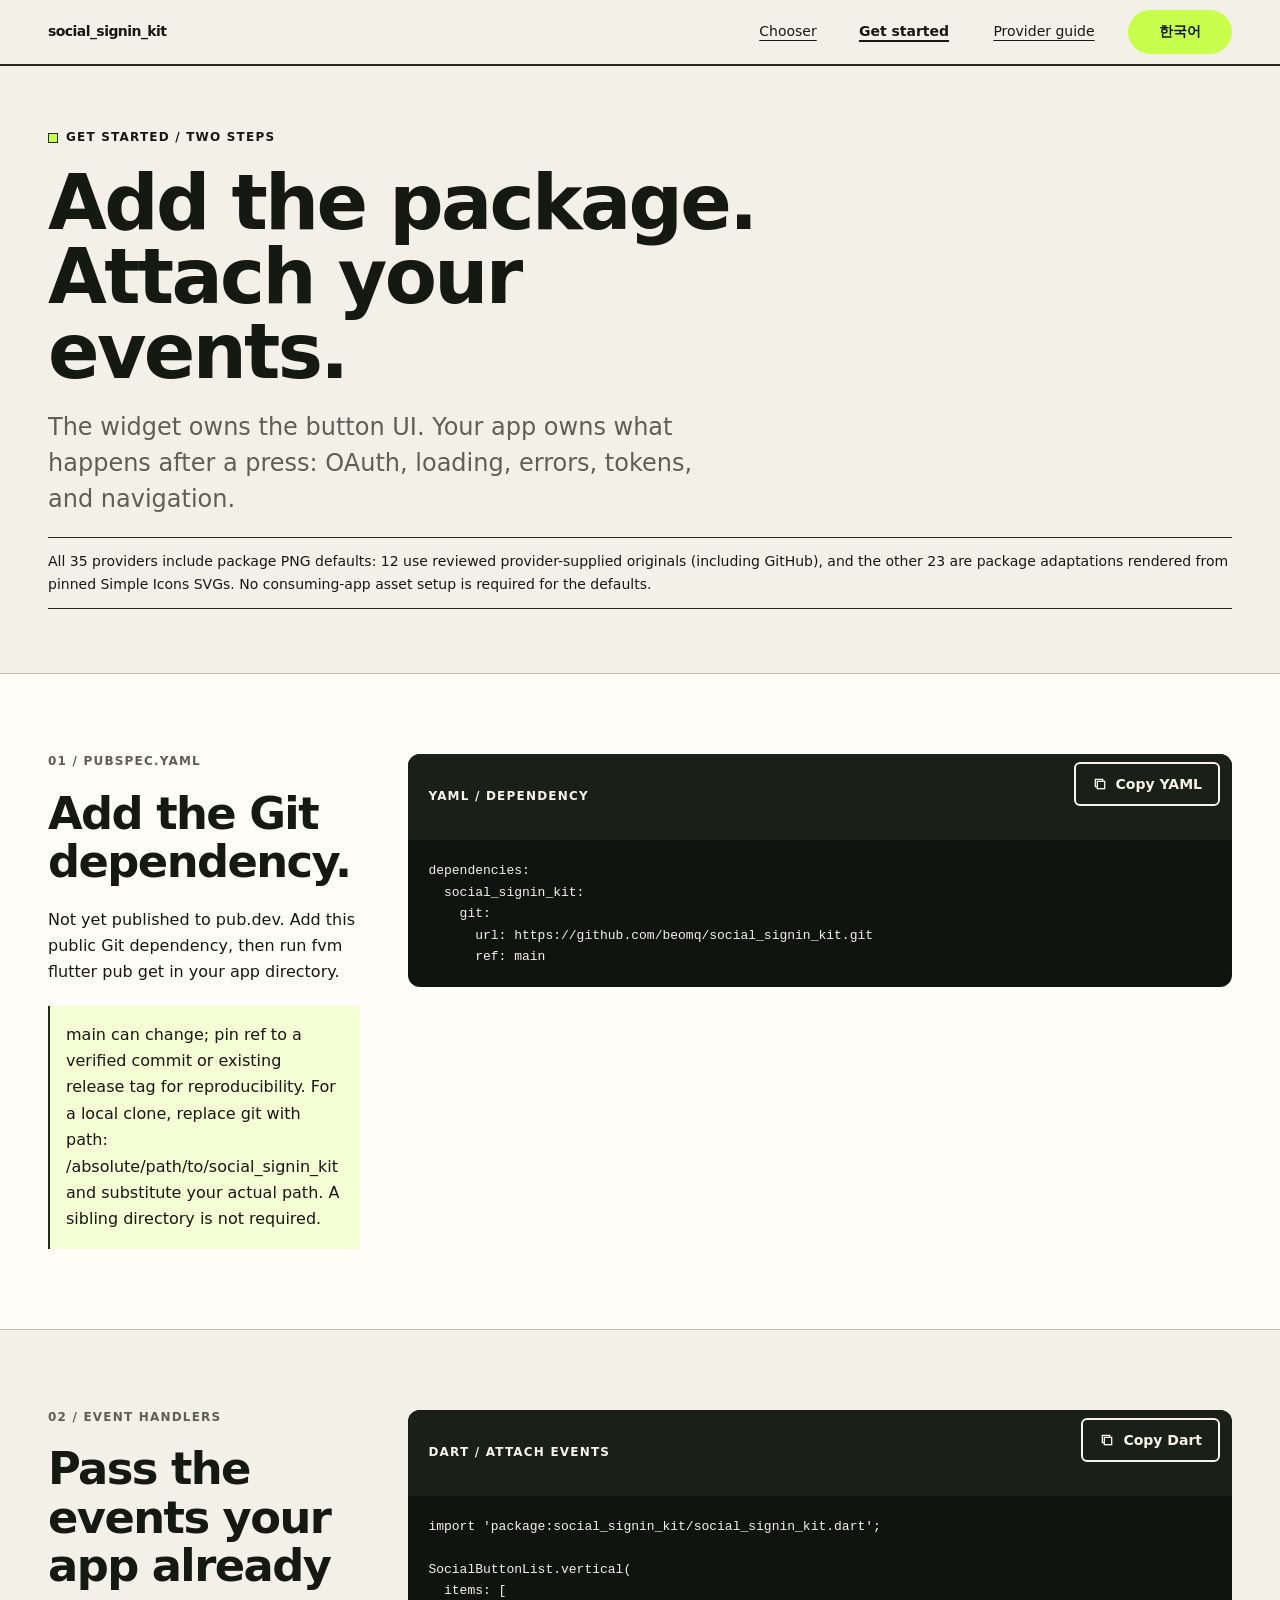
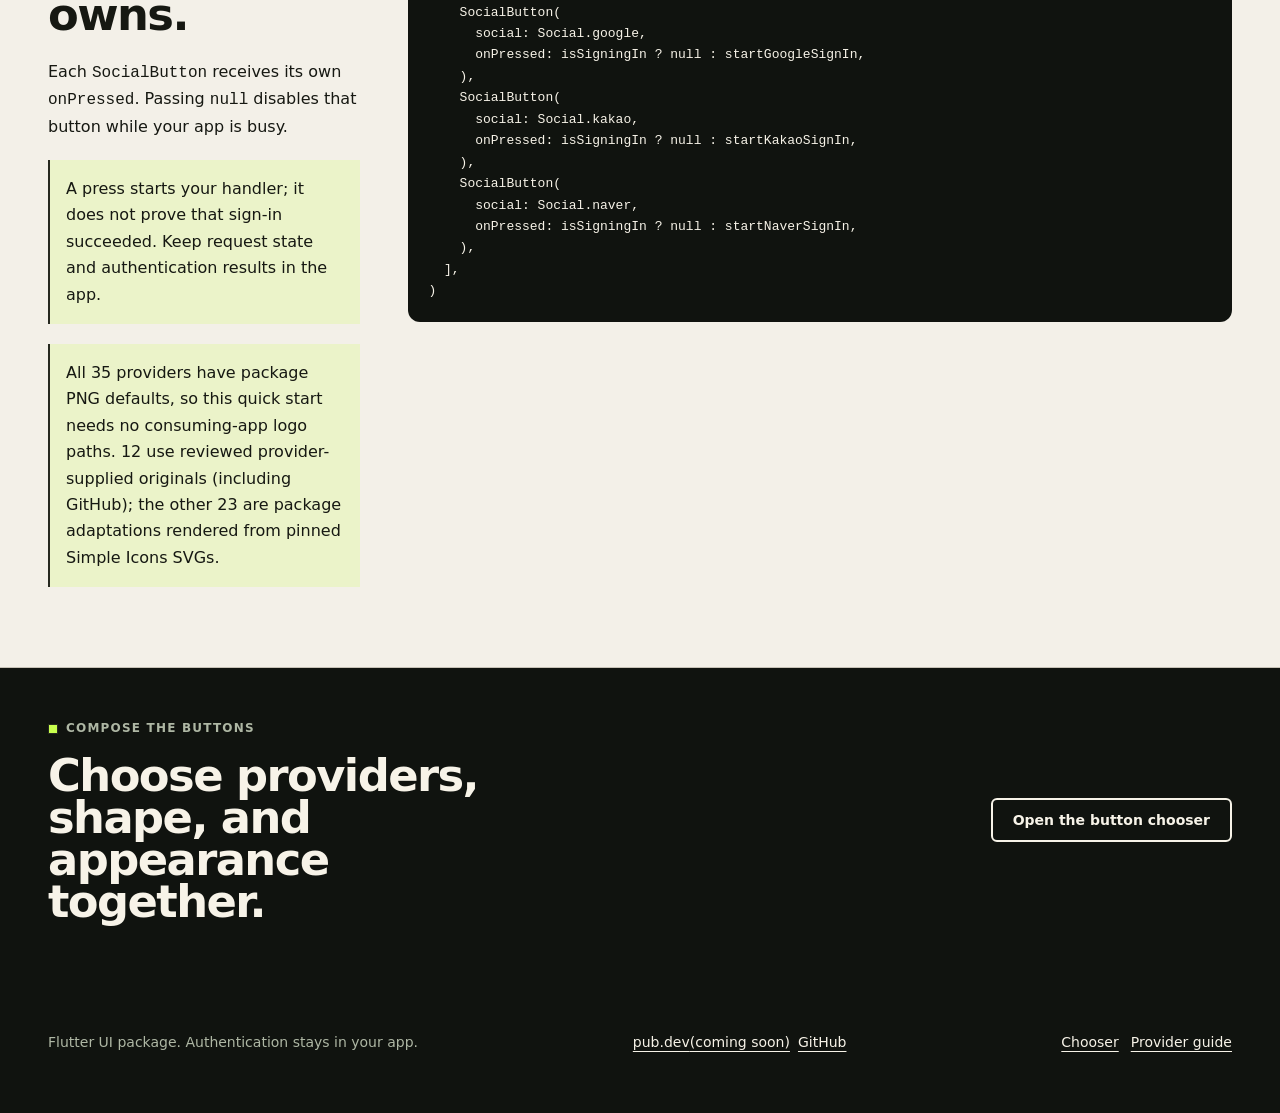
==== commit 8e567e0b: "fix: 설치 안내와 선택기 오류 복구 및 순서 조작 개선" ====
--- a/landing/getting-started.html
+++ b/landing/getting-started.html
@@ -65,8 +65,8 @@
             press: OAuth, loading, errors, tokens, and navigation.
           </p>
           <p class="status-strip" data-i18n="getting.status">
-            All 35 providers include package PNG defaults: six are reviewed
-            provider-supplied originals, and the other 29 are package
+            All 35 providers include package PNG defaults: 12 are reviewed
+            provider-supplied originals (including GitHub), and the other 23 are package
             adaptations rendered from pinned Simple Icons SVGs. No
             consuming-app asset setup is required for the defaults.
           </p>
@@ -80,11 +80,17 @@
               01 / pubspec.yaml
             </p>
             <h2 data-i18n="getting.dependency.title">
-              Add the local dependency.
+              Add the Git dependency.
             </h2>
             <p data-i18n="getting.dependency.body">
-              This checkout is not published to pub.dev. Point the consuming
-              app at the package location you actually use.
+              Not yet published to pub.dev. Add this public Git dependency,
+              then run fvm flutter pub get in your app directory.
+            </p>
+            <p class="disclosure-note" data-i18n="getting.dependency.note">
+              main can change; pin ref to a verified commit or existing release
+              tag for reproducibility. For a local clone, replace git with
+              path: /absolute/path/to/social_signin_kit and substitute your actual
+              path. A sibling directory is not required.
             </p>
           </header>
 
@@ -121,7 +127,9 @@
             </div>
             <pre tabindex="0"><code id="dependency-code">dependencies:
   social_signin_kit:
-    path: ../social_signin_kit</code></pre>
+    git:
+      url: https://github.com/beomq/social_signin_kit.git
+      ref: main</code></pre>
           </div>
         </div>
       </section>
@@ -147,8 +155,8 @@
             </p>
             <p class="disclosure-note" data-i18n-html="getting.events.assets">
               All 35 providers have package PNG defaults, so this quick start
-              needs no consuming-app logo paths. Six are reviewed
-              provider-supplied originals; the other 29 are package
+              needs no consuming-app logo paths. 12 are reviewed
+              provider-supplied originals (including GitHub); the other 23 are package
               adaptations rendered from pinned Simple Icons SVGs.
             </p>
           </header>
--- a/landing/styles.css
+++ b/landing/styles.css
@@ -1697,9 +1697,9 @@
 
 .compose-grid {
   grid-template-areas:
+    "preview"
     "controls"
-    "providers"
-    "preview";
+    "providers";
   align-items: start;
   gap: var(--space-8);
 }
@@ -1896,6 +1896,16 @@
   font-size: var(--type-small);
 }
 
+.preview-card__content {
+  display: grid;
+  gap: var(--space-6);
+  min-inline-size: 0;
+}
+
+.preview-toggle {
+  display: none;
+}
+
 .preview-card {
   display: grid;
   align-content: start;
@@ -1961,26 +1971,41 @@
   min-inline-size: 0;
 }
 
-.preview-item:has(.preview-item__appearance) {
+.preview-item:has(.preview-item__moves) {
   flex-direction: column;
   align-items: stretch;
-  gap: 6px;
-}
-
-.preview-item__appearance {
-  align-self: flex-end;
-  max-inline-size: 100%;
-  padding: 4px 6px;
+  gap: var(--space-1);
+}
+
+.preview-item__moves {
+  display: none;
+  justify-content: flex-end;
+  gap: var(--space-1);
+}
+
+.preview-item:focus-within .preview-item__moves {
+  display: flex;
+}
+
+.chooser-preview.is-reordering .preview-item__moves {
+  display: none;
+}
+
+.preview-item__moves button {
+  min-block-size: var(--size-target);
+  padding: var(--space-1) var(--space-2);
   font: inherit;
-  font-size: 11px;
-  color: var(--text-muted);
-  background: transparent;
-  border: 1px solid currentColor;
-  border-radius: 4px;
-}
-
-.preview-item--circle:has(.preview-item__appearance) {
-  align-items: center;
+  font-size: var(--type-label);
+  background: var(--color-paper);
+  color: var(--color-ink);
+  border: var(--rule-thin) solid currentColor;
+  border-radius: var(--radius-control);
+  cursor: pointer;
+}
+
+.preview-item__moves button:disabled {
+  opacity: 0.45;
+  cursor: default;
 }
 
 .chooser-preview--horizontal .preview-item {
@@ -2253,6 +2278,56 @@
   }
 }
 
+@media (max-width: 63.999rem) {
+  .compose-grid > .preview-card {
+    position: sticky;
+    inset-block-start: var(--space-2);
+    z-index: var(--layer-drag);
+    gap: var(--space-2);
+    padding: var(--space-3);
+    box-shadow: none;
+  }
+
+  .preview-card .panel-heading {
+    align-items: center;
+    gap: var(--space-2);
+  }
+
+  .preview-card__note {
+    display: none;
+  }
+
+  .preview-toggle {
+    display: inline-flex;
+    flex-shrink: 0;
+    padding-inline: var(--space-2);
+    font-size: var(--type-label);
+  }
+
+  .preview-card__content {
+    gap: var(--space-2);
+  }
+
+  .preview-card__hint {
+    font-size: var(--type-label);
+  }
+
+  #preview-panel .chooser-preview {
+    min-block-size: 0;
+    max-block-size: 24dvb;
+    padding: var(--space-2);
+  }
+
+  .preview-card.is-collapsed .preview-card__content {
+    display: none;
+  }
+
+  .compose-controls,
+  .provider-choice {
+    scroll-margin-block-start: calc(40dvb + var(--space-4));
+  }
+}
+
 @media (max-width: 47.999rem) {
   .site-header__inner,
   .site-footer__inner {
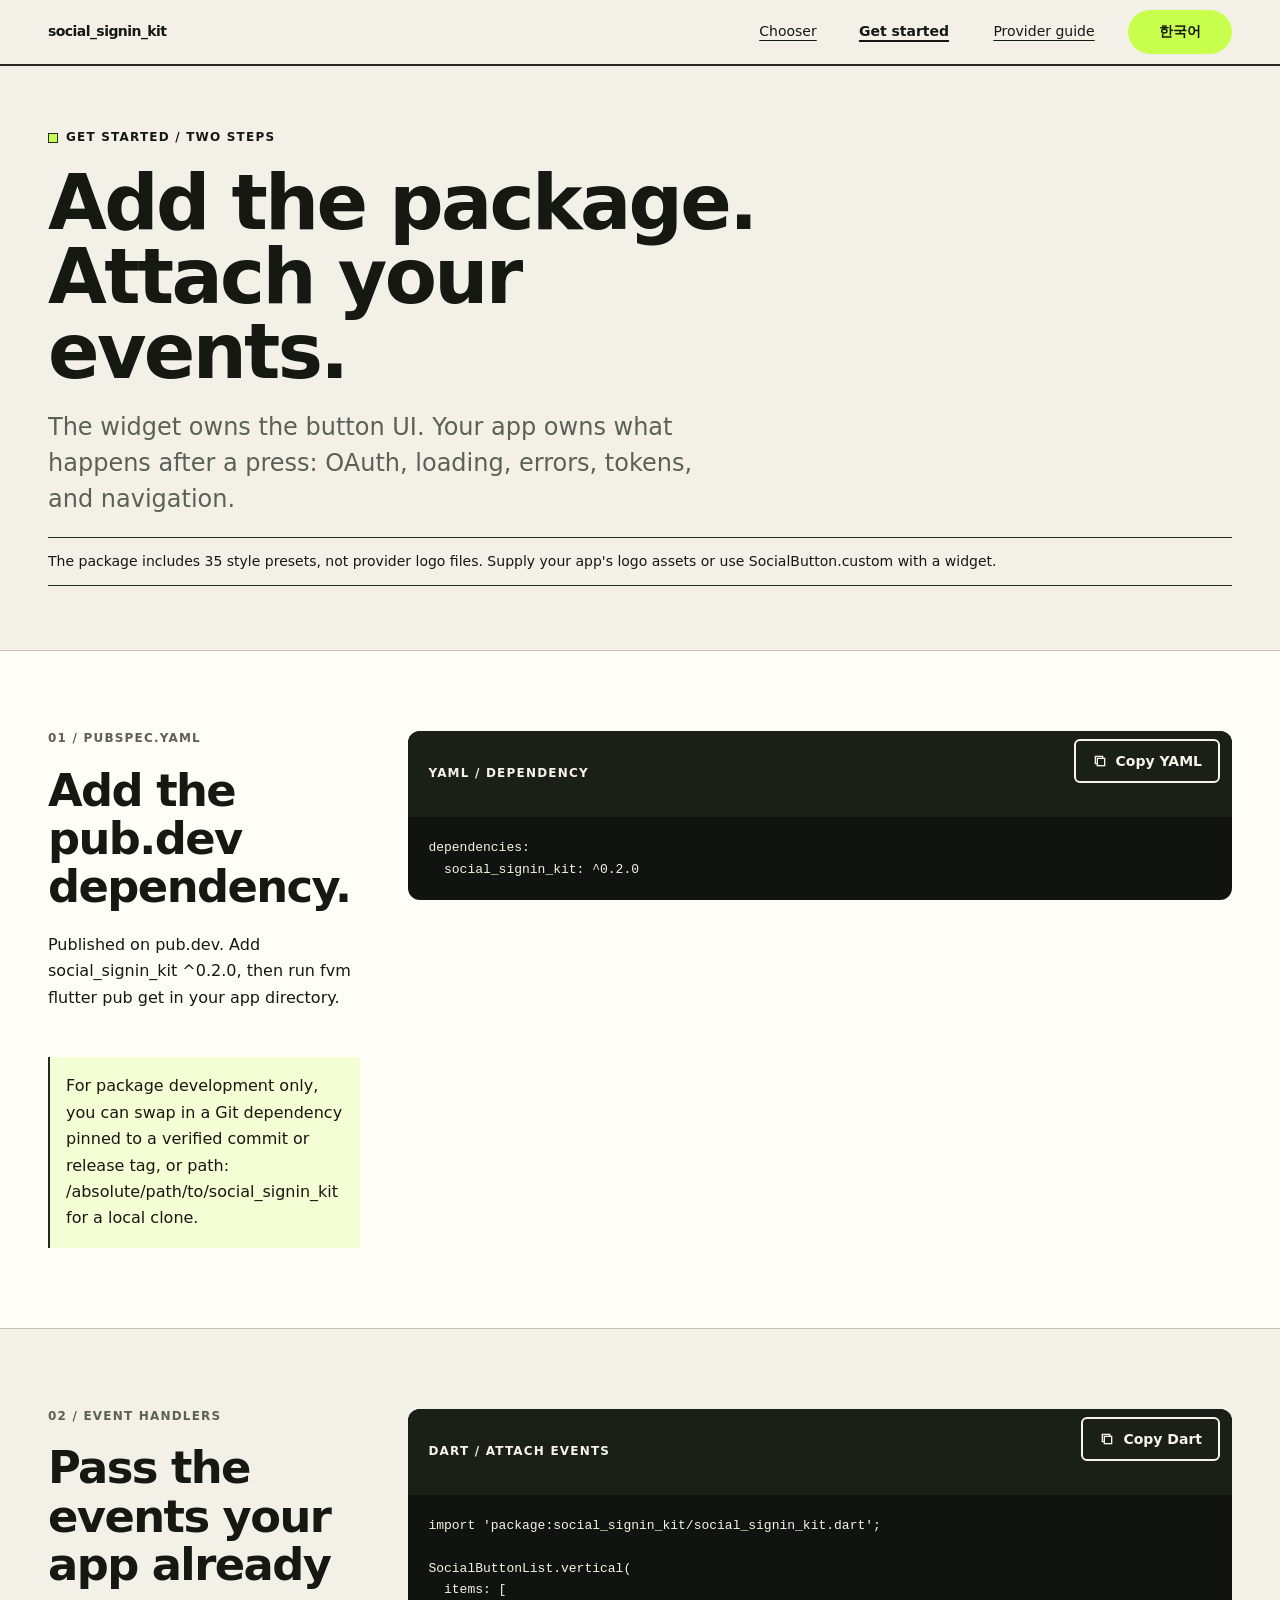
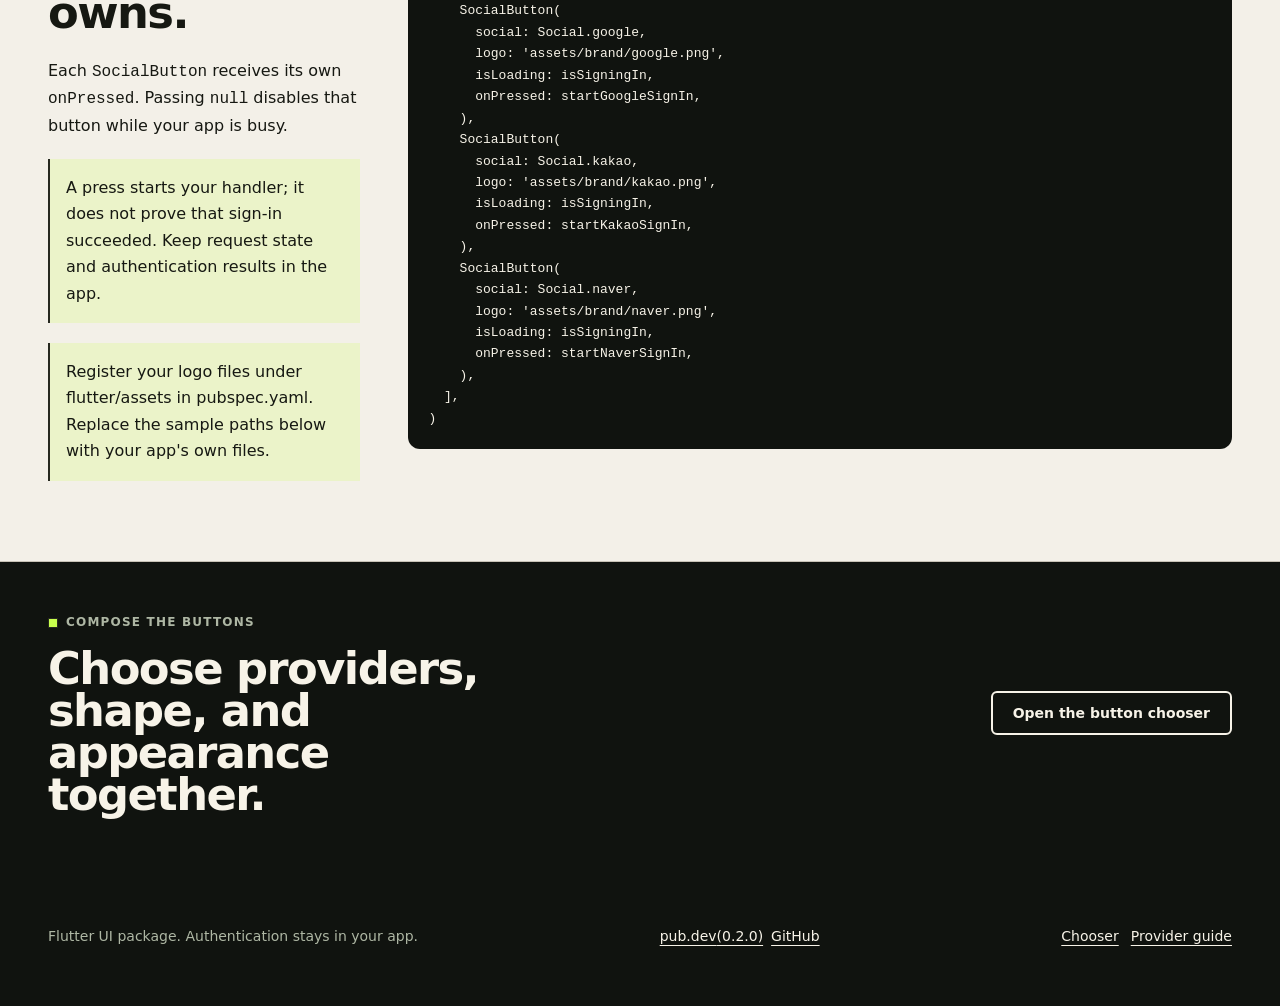
==== commit 182cd53e: "docs: 웹 선택기를 0.2.0 설치와 접근성 정책에 맞춤" ====
--- a/landing/getting-started.html
+++ b/landing/getting-started.html
@@ -65,10 +65,8 @@
             press: OAuth, loading, errors, tokens, and navigation.
           </p>
           <p class="status-strip" data-i18n="getting.status">
-            All 35 providers include package PNG defaults: 12 are reviewed
-            provider-supplied originals (including GitHub), and the other 23 are package
-            adaptations rendered from pinned Simple Icons SVGs. No
-            consuming-app asset setup is required for the defaults.
+            The package includes 35 style presets, not provider logo files.
+            Supply your app's logo assets or use SocialButton.custom with a widget.
           </p>
         </div>
       </section>
@@ -80,17 +78,16 @@
               01 / pubspec.yaml
             </p>
             <h2 data-i18n="getting.dependency.title">
-              Add the Git dependency.
+              Add the pub.dev dependency.
             </h2>
             <p data-i18n="getting.dependency.body">
-              Not yet published to pub.dev. Add this public Git dependency,
-              then run fvm flutter pub get in your app directory.
+              Published on pub.dev. Add social_signin_kit ^0.2.0, then run
+              fvm flutter pub get in your app directory.
             </p>
             <p class="disclosure-note" data-i18n="getting.dependency.note">
-              main can change; pin ref to a verified commit or existing release
-              tag for reproducibility. For a local clone, replace git with
-              path: /absolute/path/to/social_signin_kit and substitute your actual
-              path. A sibling directory is not required.
+              For package development only, you can swap in a Git dependency
+              pinned to a verified commit or release tag, or
+              path: /absolute/path/to/social_signin_kit for a local clone.
             </p>
           </header>
 
@@ -126,10 +123,7 @@
               </div>
             </div>
             <pre tabindex="0"><code id="dependency-code">dependencies:
-  social_signin_kit:
-    git:
-      url: https://github.com/beomq/social_signin_kit.git
-      ref: main</code></pre>
+  social_signin_kit: ^0.2.0</code></pre>
           </div>
         </div>
       </section>
@@ -154,10 +148,8 @@
               app.
             </p>
             <p class="disclosure-note" data-i18n-html="getting.events.assets">
-              All 35 providers have package PNG defaults, so this quick start
-              needs no consuming-app logo paths. 12 are reviewed
-              provider-supplied originals (including GitHub); the other 23 are package
-              adaptations rendered from pinned Simple Icons SVGs.
+              Register your logo files under flutter/assets in pubspec.yaml.
+              Replace the sample paths below with your app's own files.
             </p>
           </header>
 
@@ -198,15 +190,21 @@
   items: [
     SocialButton(
       social: Social.google,
-      onPressed: isSigningIn ? null : startGoogleSignIn,
+      logo: 'assets/brand/google.png',
+      isLoading: isSigningIn,
+      onPressed: startGoogleSignIn,
     ),
     SocialButton(
       social: Social.kakao,
-      onPressed: isSigningIn ? null : startKakaoSignIn,
+      logo: 'assets/brand/kakao.png',
+      isLoading: isSigningIn,
+      onPressed: startKakaoSignIn,
     ),
     SocialButton(
       social: Social.naver,
-      onPressed: isSigningIn ? null : startNaverSignIn,
+      logo: 'assets/brand/naver.png',
+      isLoading: isSigningIn,
+      onPressed: startNaverSignIn,
     ),
   ],
 )</code></pre>
@@ -240,7 +238,7 @@
           Flutter UI package. Authentication stays in your app.
         </p>
         <div class="package-links">
-          <a href="https://pub.dev/packages/social_signin_kit">pub.dev <span data-i18n="links.comingSoon">(coming soon)</span></a>
+          <a href="https://pub.dev/packages/social_signin_kit">pub.dev <span data-i18n="links.comingSoon">(0.2.0)</span></a>
           <a href="https://github.com/beomq/social_signin_kit">GitHub</a>
         </div>
         <div class="cluster">
--- a/landing/styles.css
+++ b/landing/styles.css
@@ -1403,13 +1403,13 @@
 .specimen-button--naver {
   border-color: var(--provider-naver-bg);
   background: var(--provider-naver-bg);
-  color: var(--provider-light-fg);
+  color: var(--provider-dark-fg);
 }
 
 .specimen-button--line {
   border-color: var(--provider-line-bg);
   background: var(--provider-line-bg);
-  color: var(--provider-light-fg);
+  color: var(--provider-dark-fg);
 }
 
 .specimen-button--large {
@@ -1969,43 +1969,6 @@
 .preview-item > .generated-button {
   inline-size: 100%;
   min-inline-size: 0;
-}
-
-.preview-item:has(.preview-item__moves) {
-  flex-direction: column;
-  align-items: stretch;
-  gap: var(--space-1);
-}
-
-.preview-item__moves {
-  display: none;
-  justify-content: flex-end;
-  gap: var(--space-1);
-}
-
-.preview-item:focus-within .preview-item__moves {
-  display: flex;
-}
-
-.chooser-preview.is-reordering .preview-item__moves {
-  display: none;
-}
-
-.preview-item__moves button {
-  min-block-size: var(--size-target);
-  padding: var(--space-1) var(--space-2);
-  font: inherit;
-  font-size: var(--type-label);
-  background: var(--color-paper);
-  color: var(--color-ink);
-  border: var(--rule-thin) solid currentColor;
-  border-radius: var(--radius-control);
-  cursor: pointer;
-}
-
-.preview-item__moves button:disabled {
-  opacity: 0.45;
-  cursor: default;
 }
 
 .chooser-preview--horizontal .preview-item {
